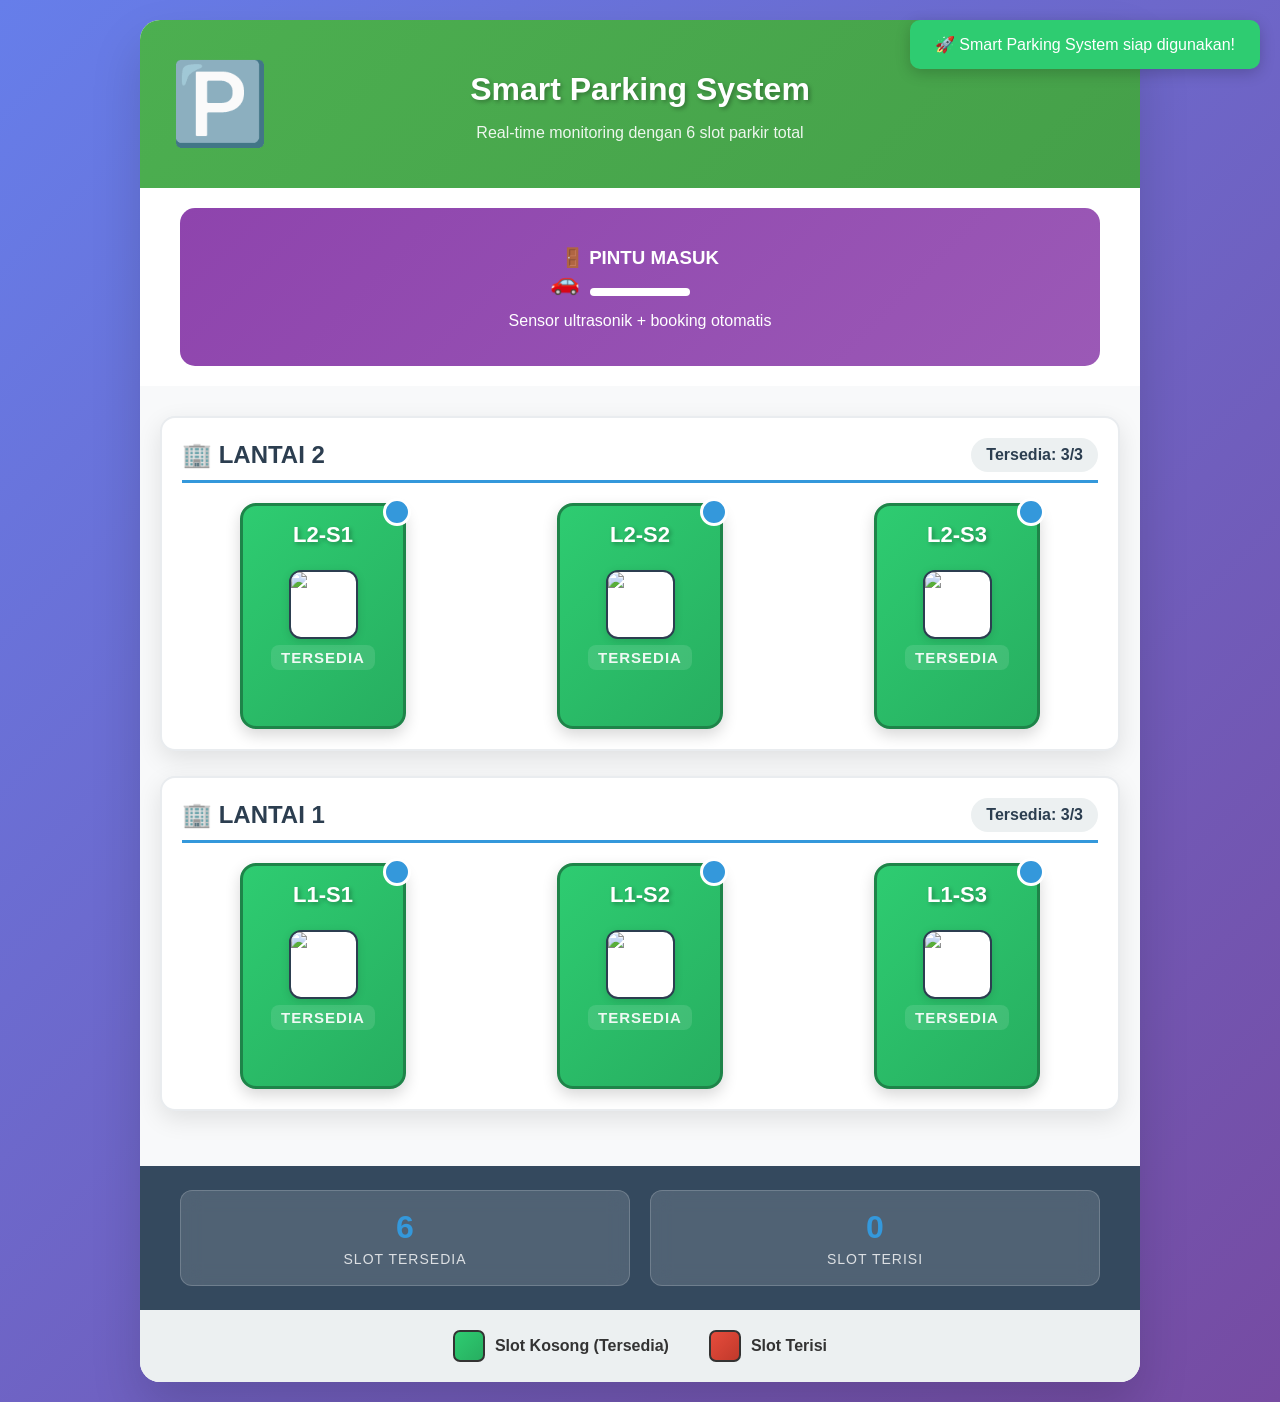
==== index.html @ 55abc26e "Add files via upload" ====
<!DOCTYPE html>
<html lang="id">
<head>
    <meta charset="UTF-8">
    <meta name="viewport" content="width=device-width, initial-scale=1.0">
    <title>SMART PARKING SYSTEM</title>
    <link rel="stylesheet" href="styles.css">
    <link rel="icon" href="data:image/svg+xml,<svg xmlns=%22http://www.w3.org/2000/svg%22 viewBox=%220 0 100 100%22><text y=%22.9em%22 font-size=%2290%22>🅿️</text></svg>">
</head>
<body>
    <div class="container">
        <div class="header">
            <h1>Smart Parking System</h1>
            <p>Real-time monitoring dengan 6 slot parkir total</p>
        </div>
        
        <div class="entrance">
            <h3>🚪 PINTU MASUK</h3>
            <div class="gate"></div>
            <p>Sensor ultrasonik + booking otomatis</p>
        </div>
        
        <div class="parking-complex">
            <!-- LANTAI 2 -->
            <div class="floor">
                <div class="floor-header">
                    <div class="floor-title">🏢 LANTAI 2</div>
                    <div class="floor-stats" id="floor2-stats">
                        Tersedia: <span id="floor2-available">3</span>/3
                    </div>
                </div>
                <div class="slots-container">
                    <div class="parking-slot available" id="slot-l2s1">
                        <div class="sensor-indicator"></div>
                        <div class="slot-number">L2-S1</div>
                        <img class="car-image" id="img-l2s1" src="" alt="Status Parkir">
                        <div class="slot-status" id="status-l2s1">Tersedia</div>
                    </div>
                    <div class="parking-slot available" id="slot-l2s2">
                        <div class="sensor-indicator"></div>
                        <div class="slot-number">L2-S2</div>
                        <img class="car-image" id="img-l2s2" src="" alt="Status Parkir">
                        <div class="slot-status" id="status-l2s2">Tersedia</div>
                    </div>
                    <div class="parking-slot available" id="slot-l2s3">
                        <div class="sensor-indicator"></div>
                        <div class="slot-number">L2-S3</div>
                        <img class="car-image" id="img-l2s3" src="" alt="Status Parkir">
                        <div class="slot-status" id="status-l2s3">Tersedia</div>
                    </div>
                </div>
            </div>
            
            <!-- LANTAI 1 -->
            <div class="floor">
                <div class="floor-header">
                    <div class="floor-title">🏢 LANTAI 1</div>
                    <div class="floor-stats" id="floor1-stats">
                        Tersedia: <span id="floor1-available">3</span>/3
                    </div>
                </div>
                <div class="slots-container">
                    <div class="parking-slot available" id="slot-l1s1">
                        <div class="sensor-indicator"></div>
                        <div class="slot-number">L1-S1</div>
                        <img class="car-image" id="img-l1s1" src="" alt="Status Parkir">
                        <div class="slot-status" id="status-l1s1">Tersedia</div>
                    </div>
                    <div class="parking-slot available" id="slot-l1s2">
                        <div class="sensor-indicator"></div>
                        <div class="slot-number">L1-S2</div>
                        <img class="car-image" id="img-l1s2" src="" alt="Status Parkir">
                        <div class="slot-status" id="status-l1s2">Tersedia</div>
                    </div>
                    <div class="parking-slot available" id="slot-l1s3">
                        <div class="sensor-indicator"></div>
                        <div class="slot-number">L1-S3</div>
                        <img class="car-image" id="img-l1s3" src="" alt="Status Parkir">
                        <div class="slot-status" id="status-l1s3">Tersedia</div>
                    </div>
                </div>
            </div>
        </div>
        
        <div class="summary">
            <div class="summary-card">
                <div class="summary-number" id="total-available">6</div>
                <div class="summary-label">Slot Tersedia</div>
            </div>
            <div class="summary-card">
                <div class="summary-number" id="total-occupied">0</div>
                <div class="summary-label">Slot Terisi</div>
            </div>
        </div>
        
        <div class="legend">
            <div class="legend-item">
                <div class="legend-color" style="background: linear-gradient(135deg, #2ecc71, #27ae60);"></div>
                <span>Slot Kosong (Tersedia)</span>
            </div>
            <div class="legend-item">
                <div class="legend-color" style="background: linear-gradient(135deg, #e74c3c, #c0392b);"></div>
                <span>Slot Terisi</span>
            </div>
        </div>
    </div>
    
    <div class="notification" id="notification">
        <span id="notification-text"></span>
    </div>
    
    <script src="script.js"></script>
</body>
</html>
---- styles.css ----
/* Smart Parking System Styles */
body {
    font-family: 'Segoe UI', Tahoma, Geneva, Verdana, sans-serif;
    background: linear-gradient(135deg, #667eea 0%, #764ba2 100%);
    min-height: 100vh;
    padding: 20px;
    color: #333;
    margin: 0;
}

.container {
    max-width: 1000px;
    margin: 0 auto;
    background: white;
    border-radius: 20px;
    box-shadow: 0 25px 50px rgba(0,0,0,0.15);
    overflow: hidden;
}

.header {
    background: linear-gradient(135deg, #4CAF50, #45a049);
    color: white;
    padding: 30px;
    text-align: center;
    position: relative;
}

.header::before {
    content: "🅿️";
    position: absolute;
    left: 30px;
    top: 50%;
    transform: translateY(-50%);
    font-size: 80px;
}

.header h1 {
    font-size: 32px;
    margin-bottom: 10px;
    text-shadow: 2px 2px 4px rgba(0,0,0,0.3);
}

.header p {
    font-size: 16px;
    opacity: 0.9;
}

.entrance {
    margin: 20px 40px;
    padding: 20px;
    background: linear-gradient(135deg, #8e44ad, #9b59b6);
    color: white;
    border-radius: 15px;
    text-align: center;
    position: relative;
}

.gate {
    width: 100px;
    height: 8px;
    background: #fff;
    margin: 15px auto;
    border-radius: 4px;
    position: relative;
}

.gate::before {
    content: "🚗";
    position: absolute;
    left: -40px;
    top: -20px;
    font-size: 24px;
}

.parking-complex {
    padding: 30px 20px;
    background: #f8f9fa;
}

.floor {
    background: white;
    border-radius: 15px;
    padding: 20px;
    margin-bottom: 25px;
    box-shadow: 0 8px 25px rgba(0,0,0,0.1);
    border: 2px solid #e9ecef;
}

.floor-header {
    display: flex;
    justify-content: space-between;
    align-items: center;
    margin-bottom: 15px;
    padding-bottom: 8px;
    border-bottom: 3px solid #3498db;
}

.floor-title {
    font-size: 24px;
    font-weight: bold;
    color: #2c3e50;
}

.floor-stats {
    background: #ecf0f1;
    padding: 8px 15px;
    border-radius: 25px;
    font-weight: bold;
    color: #2c3e50;
}

.slots-container {
    display: grid;
    grid-template-columns: repeat(3, 1fr);
    gap: 35px;
    justify-items: center;
    margin-top: 20px;
}

.parking-slot {
    width: 160px;
    height: 220px;
    border-radius: 16px;
    display: flex;
    flex-direction: column;
    align-items: center;
    justify-content: flex-start;
    color: white;
    font-weight: bold;
    font-size: 18px;
    position: relative;
    box-shadow: 0 6px 15px rgba(0,0,0,0.16);
    border: 3px solid transparent;
    transition: all 0.3s;
    background: #bdc3c7;
}

.parking-slot.available {
    background: linear-gradient(135deg, #2ecc71, #27ae60);
    border-color: #1e8449;
}

.parking-slot.occupied {
    background: linear-gradient(135deg, #e74c3c, #c0392b);
    border-color: #922b21;
}

.parking-slot.reserved {
    background: linear-gradient(135deg, #f39c12, #d68910);
    border-color: #b7950b;
}

.slot-number {
    font-size: 22px;
    margin-top: 16px;
    margin-bottom: 10px;
    text-shadow: 2px 2px 4px rgba(0,0,0,0.3);
}

.slot-status {
    font-size: 15px;
    margin-top: 4px;
    text-transform: uppercase;
    letter-spacing: 1px;
    opacity: 0.92;
    background: rgba(255,255,255,0.12);
    padding: 4px 10px;
    border-radius: 8px;
}

.car-image {
    width: 65px;
    height: 65px;
    margin: 12px 0 2px 0;
    display: block;
    background: #fff;
    border-radius: 12px;
    border: 2px solid #2c3e50;
    box-shadow: 0 2px 8px rgba(0,0,0,0.13);
}

.sensor-indicator {
    position: absolute;
    top: -8px;
    right: -8px;
    width: 22px;
    height: 22px;
    background: #3498db;
    border: 3px solid white;
    border-radius: 50%;
    animation: pulse 2s infinite;
}

@keyframes pulse {
    0% { transform: scale(1); opacity: 1; }
    50% { transform: scale(1.2); opacity: 0.7; }
    100% { transform: scale(1); opacity: 1; }
}

.summary {
    padding: 24px 40px;
    background: #34495e;
    color: white;
    display: grid;
    grid-template-columns: repeat(auto-fit, minmax(180px, 1fr));
    gap: 20px;
}

.summary-card {
    background: rgba(255,255,255,0.14);
    padding: 18px;
    border-radius: 12px;
    text-align: center;
    backdrop-filter: blur(10px);
    border: 1px solid rgba(255,255,255,0.18);
}

.summary-number {
    font-size: 32px;
    font-weight: bold;
    margin-bottom: 5px;
    color: #3498db;
}

.summary-label {
    font-size: 14px;
    opacity: 0.8;
    text-transform: uppercase;
    letter-spacing: 1px;
}

.legend {
    padding: 20px 40px;
    background: #ecf0f1;
    display: flex;
    justify-content: center;
    gap: 40px;
    flex-wrap: wrap;
}

.legend-item {
    display: flex;
    align-items: center;
    gap: 10px;
    font-weight: bold;
}

.legend-color {
    width: 28px;
    height: 28px;
    border-radius: 7px;
    border: 2px solid #333;
}

.notification {
    position: fixed;
    top: 20px;
    right: 20px;
    background: #2ecc71;
    color: white;
    padding: 15px 25px;
    border-radius: 10px;
    box-shadow: 0 4px 15px rgba(0,0,0,0.2);
    transform: translateX(400px);
    transition: transform 0.3s ease;
    z-index: 1000;
}

.notification.show {
    transform: translateX(0);
}

/* Responsive Design */
@media (max-width: 768px) {
    body {
        padding: 10px;
    }
    
    .container {
        border-radius: 15px;
    }
    
    .header {
        padding: 20px;
    }
    
    .header::before {
        font-size: 50px;
        left: 15px;
    }
    
    .header h1 {
        font-size: 24px;
    }
    
    .slots-container {
        grid-template-columns: repeat(2, 1fr);
        gap: 20px;
    }
    
    .parking-slot {
        width: 140px;
        height: 200px;
    }
    
    .entrance, .legend {
        margin: 15px 20px;
        padding: 15px;
    }
    
    .parking-complex {
        padding: 20px 15px;
    }
}

@media (max-width: 480px) {
    .slots-container {
        grid-template-columns: 1fr;
        gap: 15px;
    }
    
    .parking-slot {
        width: 160px;
        height: 200px;
    }
    
    .legend {
        flex-direction: column;
        align-items: center;
        gap: 15px;
    }
}
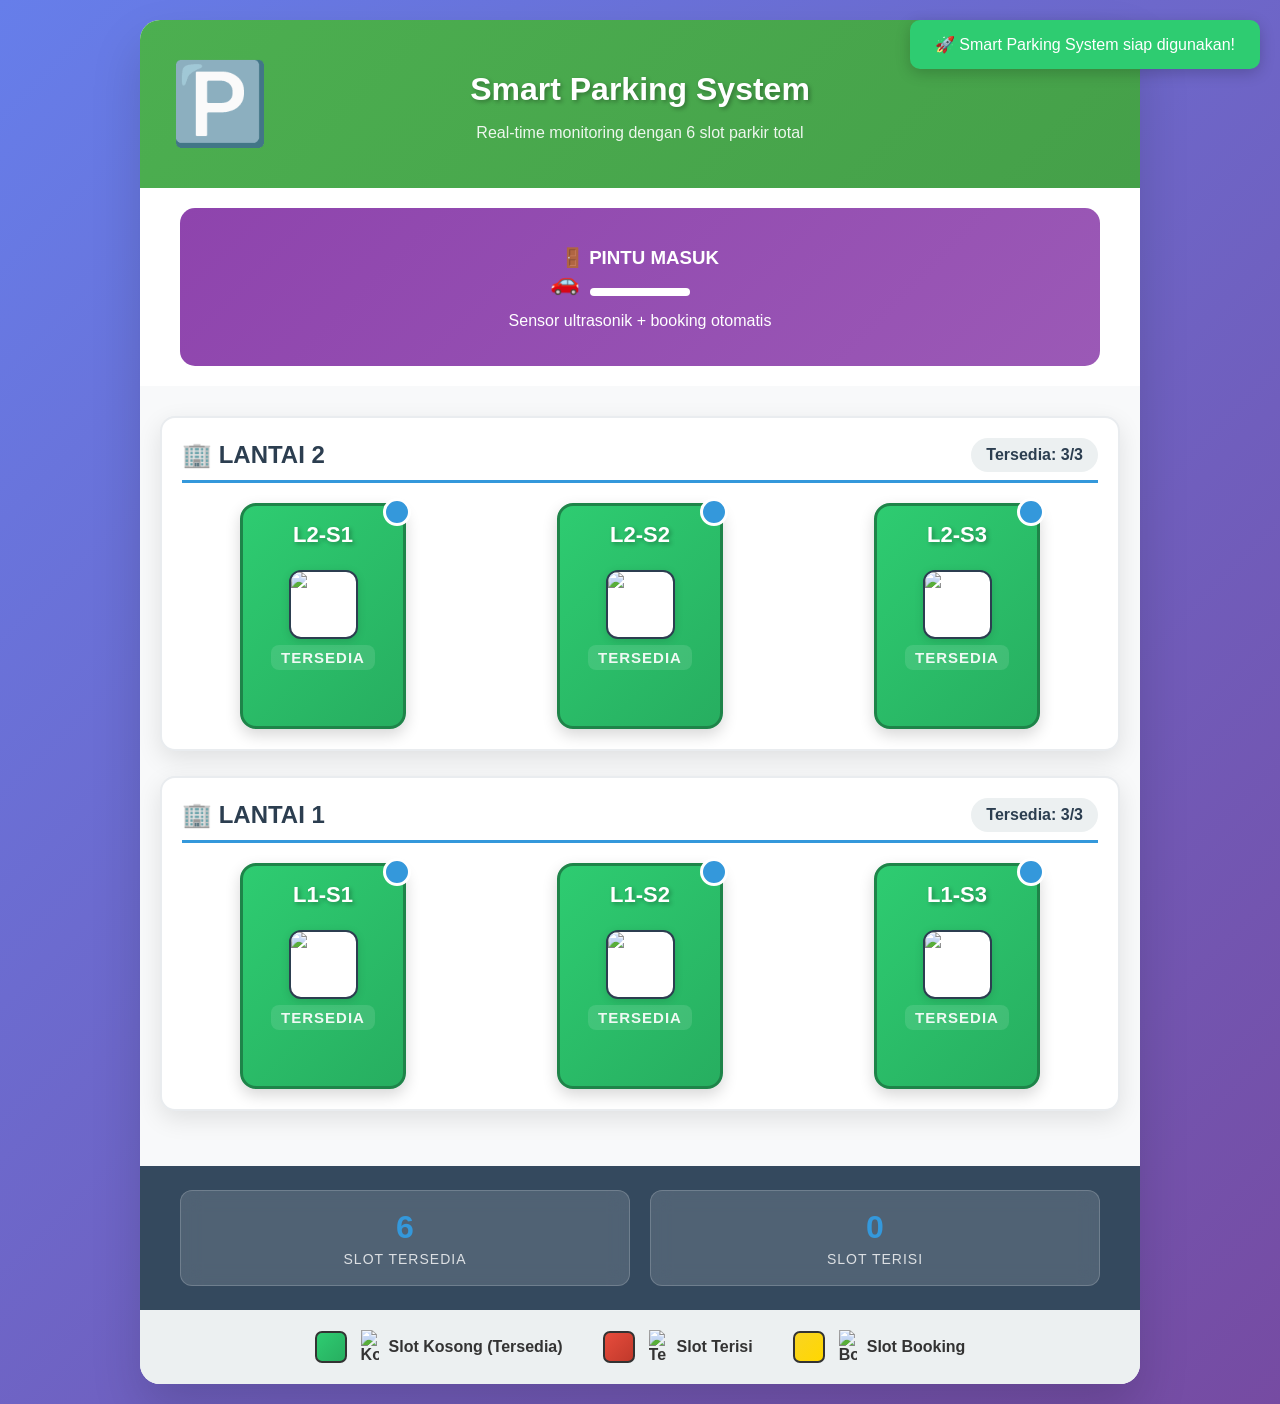
==== commit f8824bc3: "Update index.html" ====
--- a/index.html
+++ b/index.html
@@ -13,13 +13,11 @@
             <h1>Smart Parking System</h1>
             <p>Real-time monitoring dengan 6 slot parkir total</p>
         </div>
-        
         <div class="entrance">
             <h3>🚪 PINTU MASUK</h3>
             <div class="gate"></div>
             <p>Sensor ultrasonik + booking otomatis</p>
         </div>
-        
         <div class="parking-complex">
             <!-- LANTAI 2 -->
             <div class="floor">
@@ -33,24 +31,23 @@
                     <div class="parking-slot available" id="slot-l2s1">
                         <div class="sensor-indicator"></div>
                         <div class="slot-number">L2-S1</div>
-                        <img class="car-image" id="img-l2s1" src="" alt="Status Parkir">
+                        <img class="car-image" id="img-l2s1" src="https://raw.githubusercontent.com/twitter/twemoji/master/assets/svg/1f697.svg" alt="Kosong">
                         <div class="slot-status" id="status-l2s1">Tersedia</div>
                     </div>
                     <div class="parking-slot available" id="slot-l2s2">
                         <div class="sensor-indicator"></div>
                         <div class="slot-number">L2-S2</div>
-                        <img class="car-image" id="img-l2s2" src="" alt="Status Parkir">
+                        <img class="car-image" id="img-l2s2" src="https://raw.githubusercontent.com/twitter/twemoji/master/assets/svg/1f697.svg" alt="Kosong">
                         <div class="slot-status" id="status-l2s2">Tersedia</div>
                     </div>
                     <div class="parking-slot available" id="slot-l2s3">
                         <div class="sensor-indicator"></div>
                         <div class="slot-number">L2-S3</div>
-                        <img class="car-image" id="img-l2s3" src="" alt="Status Parkir">
+                        <img class="car-image" id="img-l2s3" src="https://raw.githubusercontent.com/twitter/twemoji/master/assets/svg/1f697.svg" alt="Kosong">
                         <div class="slot-status" id="status-l2s3">Tersedia</div>
                     </div>
                 </div>
             </div>
-            
             <!-- LANTAI 1 -->
             <div class="floor">
                 <div class="floor-header">
@@ -63,25 +60,24 @@
                     <div class="parking-slot available" id="slot-l1s1">
                         <div class="sensor-indicator"></div>
                         <div class="slot-number">L1-S1</div>
-                        <img class="car-image" id="img-l1s1" src="" alt="Status Parkir">
+                        <img class="car-image" id="img-l1s1" src="https://raw.githubusercontent.com/twitter/twemoji/master/assets/svg/1f697.svg" alt="Kosong">
                         <div class="slot-status" id="status-l1s1">Tersedia</div>
                     </div>
                     <div class="parking-slot available" id="slot-l1s2">
                         <div class="sensor-indicator"></div>
                         <div class="slot-number">L1-S2</div>
-                        <img class="car-image" id="img-l1s2" src="" alt="Status Parkir">
+                        <img class="car-image" id="img-l1s2" src="https://raw.githubusercontent.com/twitter/twemoji/master/assets/svg/1f697.svg" alt="Kosong">
                         <div class="slot-status" id="status-l1s2">Tersedia</div>
                     </div>
                     <div class="parking-slot available" id="slot-l1s3">
                         <div class="sensor-indicator"></div>
                         <div class="slot-number">L1-S3</div>
-                        <img class="car-image" id="img-l1s3" src="" alt="Status Parkir">
+                        <img class="car-image" id="img-l1s3" src="https://raw.githubusercontent.com/twitter/twemoji/master/assets/svg/1f697.svg" alt="Kosong">
                         <div class="slot-status" id="status-l1s3">Tersedia</div>
                     </div>
                 </div>
             </div>
         </div>
-        
         <div class="summary">
             <div class="summary-card">
                 <div class="summary-number" id="total-available">6</div>
@@ -92,23 +88,28 @@
                 <div class="summary-label">Slot Terisi</div>
             </div>
         </div>
-        
         <div class="legend">
             <div class="legend-item">
                 <div class="legend-color" style="background: linear-gradient(135deg, #2ecc71, #27ae60);"></div>
+                <img src="https://raw.githubusercontent.com/twitter/twemoji/master/assets/svg/1f697.svg" style="width:18px;margin-left:4px;" alt="Kosong">
                 <span>Slot Kosong (Tersedia)</span>
             </div>
             <div class="legend-item">
                 <div class="legend-color" style="background: linear-gradient(135deg, #e74c3c, #c0392b);"></div>
+                <img src="https://raw.githubusercontent.com/twitter/twemoji/master/assets/svg/1f698.svg" style="width:18px;margin-left:4px;" alt="Terisi">
                 <span>Slot Terisi</span>
+            </div>
+            <div class="legend-item">
+                <div class="legend-color" style="background: linear-gradient(135deg, #f9d423, #ffd700);"></div>
+                <img src="https://raw.githubusercontent.com/twitter/twemoji/master/assets/svg/1f699.svg" style="width:18px;margin-left:4px;" alt="Booking">
+                <span>Slot Booking</span>
             </div>
         </div>
     </div>
-    
     <div class="notification" id="notification">
         <span id="notification-text"></span>
     </div>
-    
+    <script src="config.js"></script>
     <script src="script.js"></script>
 </body>
-</html>+</html>
